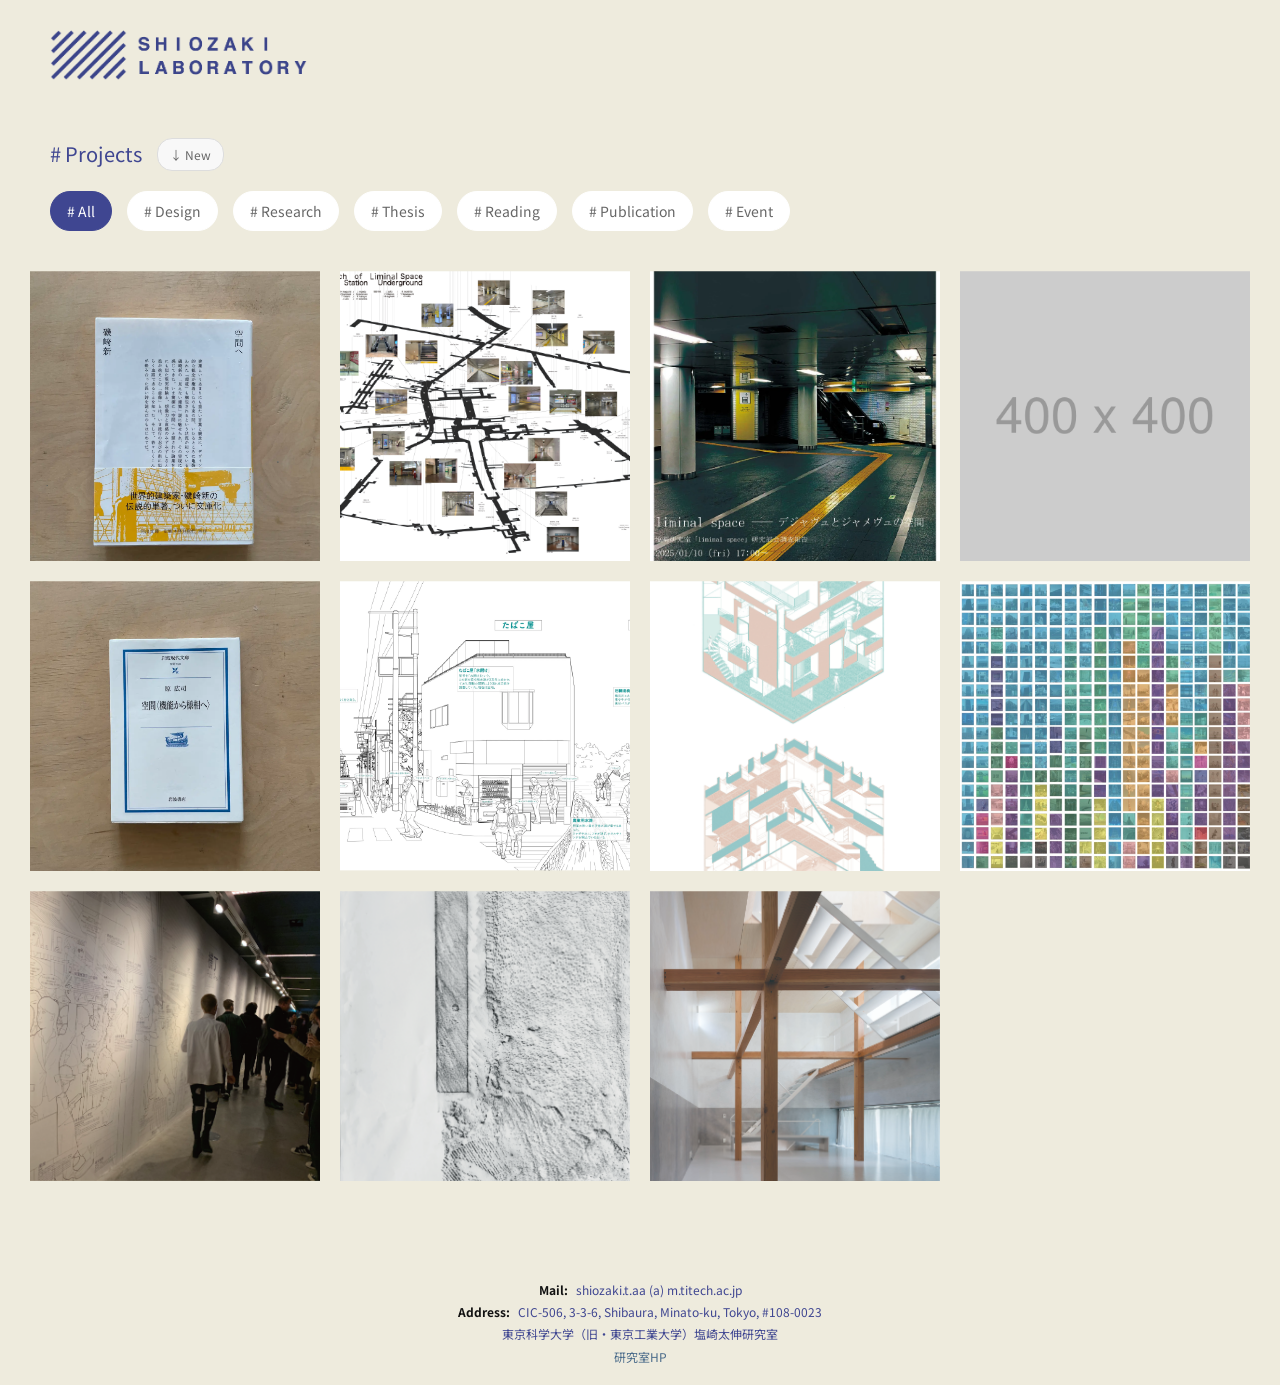
==== index.html @ 224bbe66 "現状のhpをコピー" ====
<!DOCTYPE html>
<html lang="ja">
<head>
    <meta charset="UTF-8">
    <meta name="viewport" content="width=device-width, initial-scale=1.0">
    <title>shiozaki_lab_projects</title>
    <link rel="stylesheet" href="css/style.css">
    <link rel="stylesheet" href="css/projects.css">
    <link rel="stylesheet" href="css/footer.css">
</head>
<body>
    <!-- ローディング画面（中央にサイト名を表示） -->
<div id="loading">
  <h1 class="site-name">SHIOZAKI LABORATORY</h1>
</div>
    <!-- ヘッダーをインクルード -->
    <div id="header-container"></div>
    
    <!-- ページタイトルとソートボタン -->
    <div class="page-title">
        <div class="title-container">
            <h2 class="title-text"># Projects</h2>
            <div class="sort-button" data-sort="desc">↓ New</div>
        </div>
    </div>
    
    <!-- タグフィルター部分 -->
    <div class="tag-filter-section">
        <div class="tag-filters">
            <span class="tag-filter active" data-tag="All"># All</span>
            <span class="tag-filter" data-tag="Design"># Design</span>
            <span class="tag-filter" data-tag="Research"># Research</span>
            <span class="tag-filter" data-tag="Thesis"># Thesis</span>
            <span class="tag-filter" data-tag="Reading"># Reading</span>
            <span class="tag-filter" data-tag="Publication"># Publication</span>
            <span class="tag-filter" data-tag="Event"># Event</span>
        </div>
    </div>
    
    <div class="projects-grid" id="projects-grid">
        <a href="projects/上池袋の住宅プロジェクト.html" class="project-card" data-tags="Design" data-date="202010">
            <div class="fixed-image-square">
                <div class="project-image-container">
                    <img src="img/上池袋の住宅.webp" alt="上池袋の住宅プロジェクト" class="project-image">
                </div>
            </div>
            <div class="fixed-text-square">
                <div class="project-info">
                    <span class="project-title">上家袋の住宅</span><span class="project-separator"> / </span><span class="project-date"></span>
                </div>
            </div>
            <div class="project-square"></div>
        </a>
        
        <a href="projects/大塚・三業通りの住宅プロジェクト.html" class="project-card" data-tags="Design" data-date="201703">
            <div class="fixed-image-square">
                <div class="project-image-container">
                    <img src="img/大塚・三業通りの住宅.jpg" alt="大塚・三業通りの住宅" class="project-image">
                </div>
            </div>
            <div class="fixed-text-square">
                <div class="project-info">
                    <span class="project-title">大塚・三業通りの住宅</span><span class="project-separator"> / </span><span class="project-date"></span>
                </div>
            </div>
            <div class="project-square"></div>
        </a>
        
        <a href="projects/SUPERTIGHTCITY.html" class="project-card" data-tags="Research" data-date="201907">
            <div class="fixed-image-square">
                <div class="project-image-container">
                    <img src="img/SUPERTIGHTCITY_1.png" alt="SUPERTIGHTCITY" class="project-image">
                </div>
            </div>
            <div class="fixed-text-square">
                <div class="project-info">
                    <span class="project-title">SUPERTIGHTCITY</span><span class="project-separator"> / </span><span class="project-date"></span>
                </div>
            </div>
            <div class="project-square"></div>
        </a>
        
        <a href="projects/空間へ,磯崎新.html" class="project-card" data-tags="Reading" data-date="202503">
            <div class="fixed-image-square">
                <div class="project-image-container">
                    <img src="img/2503_空間へ, 磯崎新.webp" alt="空間へ/磯崎新" class="project-image">
                </div>
            </div>
            <div class="fixed-text-square">
                <div class="project-info">
                    <span class="project-title">空間へ/磯崎新</span><span class="project-separator"> / </span><span class="project-date"></span>
                </div>
            </div>
            <div class="project-square"></div>
        </a>
        
        <a href="projects/機能から様相へ, 原広司.html" class="project-card" data-tags="Reading" data-date="202406">
            <div class="fixed-image-square">
                <div class="project-image-container">
                    <img src="img/2406_機能から様相へ, 原広司.webp" alt="空間〈機能から様相へ〉/原広司" class="project-image">
                </div>
            </div>
            <div class="fixed-text-square">
                <div class="project-info">
                    <span class="project-title">空間〈機能から様相へ〉/原広司</span><span class="project-separator"> / </span><span class="project-date"></span>
                </div>
            </div>
            <div class="project-square"></div>
        </a>
        
        <a href="projects/Liminal Space 中間報告会.html" class="project-card" data-tags="Research" data-date="20250110">
            <div class="fixed-image-square">
                <div class="project-image-container">
                    <img src="img/250110_Liminal Space 中間報告会.webp" alt="project6" class="project-image">
                </div>
            </div>
            <div class="fixed-text-square">
                <div class="project-info">
                    <span class="project-title">Liminal Space中間報告会</span><span class="project-separator"> / </span><span class="project-date"></span>
                </div>
            </div>
            <div class="project-square"></div>
        </a>
        
        <a href="projects/菊名駅前リサーチ.html" class="project-card" data-tags="Research" data-date="202207">
            <div class="fixed-image-square">
                <div class="project-image-container">
                    <img src="img/2207_菊名駅前リサーチ.webp" alt="菊名駅前リサーチ" class="project-image">
                </div>
            </div>
            <div class="fixed-text-square">
                <div class="project-info">
                    <span class="project-title">菊名駅前リサーチ</span><span class="project-separator"> / </span><span class="project-date"></span>
                </div>
            </div>
            <div class="project-square"></div>
        </a>
        
        <a href="projects/新宿駅地下リサーチ.html" class="project-card" data-tags="Research" data-date="20250115">
            <div class="fixed-image-square">
                <div class="project-image-container">
                    <img src="img/241025_新宿駅地下リサーチ.webp" alt="新宿駅地下リサーチ" class="project-image">
                </div>
            </div>
            <div class="fixed-text-square">
                <div class="project-info">
                    <span class="project-title">新宿駅地下リサーチ</span><span class="project-separator"> / </span><span class="project-date"></span>
                </div>
            </div>
            <div class="project-square"></div>
        </a>
        
        <a href="projects/アーバンフロッタージュ.html" class="project-card" data-tags="Event" data-date="201807">
            <div class="fixed-image-square">
                <div class="project-image-container">
                    <img src="img/urbanfrottage.webp" alt="アーバンフロッタージュ" class="project-image">
                </div>
            </div>
            <div class="fixed-text-square">
                <div class="project-info">
                    <span class="project-title">アーバンフロッタージュ</span><span class="project-separator"> / </span><span class="project-date"></span>
                </div>
            </div>
            <div class="project-square"></div>
        </a>
        
        <a href="projects/project10.html" class="project-card" data-tags="Research" data-date="20241212">
            <div class="fixed-image-square">
                <div class="project-image-container">
                    <img src="img/project10.jpg" alt="project10" class="project-image">
                </div>
            </div>
            <div class="fixed-text-square">
                <div class="project-info">
                    <span class="project-title">project10</span><span class="project-separator"> / </span><span class="project-date"></span>
                </div>
            </div>
            <div class="project-square"></div>
        </a>
         
        <a href="projects/都市建築の力.html" class="project-card" data-tags="Research" data-date="202002">
            <div class="fixed-image-square">
                <div class="project-image-container">
                    <img src="img/都市建築の力.jpg" alt="都市建築の力" class="project-image">
                </div>
            </div>
            <div class="fixed-text-square">
                <div class="project-info">
                    <span class="project-title">都市建築の力</span><span class="project-separator"> / </span><span class="project-date"></span>
                </div>
            </div>
            <div class="project-square"></div>
        </a>
    </div>
    </div>

    <div id="footer-container"></div>

    <script>
        // ヘッダーとフッターを読み込む
        fetch('header.html')
            .then(response => response.text())
            .then(data => {
                document.getElementById('header-container').innerHTML = data;
            });
        
        fetch('footer.html')
            .then(response => response.text())
            .then(data => {
                document.getElementById('footer-container').innerHTML = data;
            });

        // プロジェクトの日付を自動更新する関数
        function updateProjectDates() {
            const projectCards = document.querySelectorAll('.project-card');
            
            projectCards.forEach(card => {
                const dataDate = card.getAttribute('data-date');
                const projectDateElement = card.querySelector('.project-date');
                
                if (dataDate && projectDateElement) {
                    projectDateElement.textContent = dataDate;
                }
            });
        }

        // プロジェクトを日付順でソート
        function sortProjectsByDate(order = 'desc') {
            const grid = document.getElementById('projects-grid');
            const cards = Array.from(grid.querySelectorAll('.project-card'));
            
            cards.sort((a, b) => {
                const dateA = a.getAttribute('data-date');
                const dateB = b.getAttribute('data-date');
                
                if (order === 'desc') {
                    return dateB.localeCompare(dateA); // 降順（新しい順）
                } else {
                    return dateA.localeCompare(dateB); // 昇順（古い順）
                }
            });
            
            // 並び替えたカードを再配置
            cards.forEach(card => grid.appendChild(card));
        }

        // タグフィルター機能
        function filterProjects(selectedTag) {
            const cards = document.querySelectorAll('.project-card');
            
            cards.forEach(card => {
                const tags = card.getAttribute('data-tags');
                
                if (selectedTag === 'All' || tags.includes(selectedTag)) {
                    card.classList.remove('hidden');
                } else {
                    card.classList.add('hidden');
                }
            });
        }

        // イベントリスナーの設定
        document.addEventListener('DOMContentLoaded', function() {
            // ローディング画面を2秒後にフェードアウト
const loadingScreen = document.getElementById('loading');
setTimeout(() => {
    loadingScreen.classList.add('hidden');
}, 2000);

            // 初期設定
            updateProjectDates();
            sortProjectsByDate('desc'); // デフォルトは新しい順
            
            // タグフィルターのイベント
            const tagFilters = document.querySelectorAll('.tag-filter');
            tagFilters.forEach(filter => {
                filter.addEventListener('click', function() {
                    // アクティブクラスの切り替え
                    tagFilters.forEach(f => f.classList.remove('active'));
                    this.classList.add('active');
                    
                    // フィルタリング実行
                    const selectedTag = this.getAttribute('data-tag');
                    filterProjects(selectedTag);
                });
            });
            
            // ソートボタンのイベント
            const sortButton = document.querySelector('.sort-button');
            sortButton.addEventListener('click', function() {
                const currentSort = this.getAttribute('data-sort');
                
                if (currentSort === 'desc') {
                    // 降順→昇順に変更
                    this.setAttribute('data-sort', 'asc');
                    this.innerHTML = '↑ Old';
                    sortProjectsByDate('asc');
                } else {
                    // 昇順→降順に変更
                    this.setAttribute('data-sort', 'desc');
                    this.innerHTML = '↓ New';
                    sortProjectsByDate('desc');
                }
            });
        });
    </script>
</body>
</html>
---- css/style.css ----
/* Import Noto Sans Japanese from Google Fonts */
@import url('https://fonts.googleapis.com/css2?family=Noto+Sans+JP:wght@300;400;500;700&display=swap');

* {
    margin: 0;
    padding: 0;
    box-sizing: border-box;
    font-family: 'Noto Sans JP', -apple-system, BlinkMacSystemFont, "Segoe UI", Roboto, Helvetica, Arial, sans-serif;
}

body {
    background-color: #eeebdd;
    color: #3f4691;
    line-height: 1.6;
}

header {
    padding: 30px 50px 20px 50px;
    display: flex;
    justify-content: space-between;
    align-items: center;
    border-bottom: 1px solid #eeebdd;
    background-color: #eeebdd;
    width: 100%;
    position: relative;
}

.logo {
    display: flex;
    align-items: center;
}

.logo-image {
    height: 50px;
    width: auto;
    transition: opacity 0.3s;
}

.logo-image:hover {
    opacity: 0.8;
}

nav {
    padding: 20px 50px;
    border-bottom: 1px solid #eeebdd;
}

nav ul {
    display: flex;
    list-style: none;
}

nav ul li {
    margin-right: 30px;
}

nav ul li a {
    text-decoration: none;
    color: #3f4691;
    font-size: 16px;
    transition: color 0.3s;
}

nav ul li a:hover {
    color: #3f4691;
}

.page-title {
    padding: 30px 0px 20px 50px;
    display: flex;
    align-items: center;
}

.back-arrow {
    margin-right: 20px;
    color: #3f4691;
    font-size: 24px;
    text-decoration: none;
}

.title-text {
    font-size: 20px;
    font-weight: bold;
}

/* メディアクエリの改善 */
@media (max-width: 768px) {
    header {
        padding: 15px 30px;
    }
    
    .logo-image {
        height: 35px;
    }
    
    nav, .page-title {
        padding: 15px 30px;
    }
    
    .title-text {
        font-size: 18px;
    }
}

@media (max-width: 600px) {
    header, nav, .page-title {
        padding: 12px 20px;
    }
    
    .logo-image {
        height: 30px;
    }
    
    nav ul {
        flex-wrap: wrap;
    }
    
    nav ul li {
        margin-right: 15px;
        margin-bottom: 5px;
    }
    
    .title-text {
        font-size: 16px;
    }
}

/* スマートフォン向けの調整 */
@media (max-width: 480px) {
    header {
        padding: 10px 15px;
    }
    
    .logo-image {
        height: 25px;
    }
    
    .page-title {
        padding: 10px 15px;
    }
    
    .title-text {
        font-size: 15px;
    }
}
/* ローディング全体 */
#loading {
  position: fixed;
  top: 0;
  left: 0;
  width: 100vw;
  height: 100vh;
  background: #eeebdd;
  display: flex;
  justify-content: center;
  align-items: center;
  z-index: 9999;
  transition: opacity 1s ease;
}

/* サイト名テキスト */
.site-name {
  font-size: 2.5rem;
  font-weight: bold;
  opacity: 0;
  animation: fadeIn 1.5s ease forwards;
}

/* フェードインアニメーション */
@keyframes fadeIn {
  to {
    opacity: 1;
  }
}

/* ローディング完了時の非表示 */
#loading.hidden {
  opacity: 0;
  pointer-events: none;
}
---- css/projects.css ----
/* Import Noto Sans Japanese from Google Fonts */
@import url('https://fonts.googleapis.com/css2?family=Noto+Sans+JP:wght@300;400;500;700&display=swap');

* {
    margin: 0;
    padding: 0;
    box-sizing: border-box;
    font-family: 'Noto Sans JP', -apple-system, BlinkMacSystemFont, "Segoe UI", Roboto, Helvetica, Arial, sans-serif;
}

body {
    background-color: #eeebdd;
    color: #3f4691;
    line-height: 1.6;
}

header {
    padding: 30px 50px 20px 50px;
    display: flex;
    justify-content: space-between;
    align-items: center;
    border-bottom: 1px solid #eeebdd;
    background-color: #eeebdd;
    width: 100%;
    position: relative;
}

.logo {
    display: flex;
    align-items: center;
}

.logo-image {
    height: 50px;
    width: auto;
    transition: opacity 0.3s;
}

.logo-image:hover {
    opacity: 0.8;
}

nav {
    padding: 20px 50px;
    border-bottom: 1px solid #eeebdd;
}

nav ul {
    display: flex;
    list-style: none;
}

nav ul li {
    margin-right: 30px;
}

nav ul li a {
    text-decoration: none;
    color: #888;
    font-size: 16px;
    transition: color 0.3s;
}

nav ul li a:hover {
    color: #3f4691;
}

/* ページタイトル部分のスタイル */
.page-title {
    padding: 30px 0px 10px 50px;
}

.title-container {
    display: flex;
    align-items: center;
    justify-content: space-between;
    gap: 15px;
}

.title-text {
    font-size: 20px;
    font-weight: normal;
    margin: 0;
}

/* タグフィルター部分のスタイル */
.tag-filter-section {
    padding: 10px 0px 20px 50px;
}

.controls-container {
    display: flex;
    align-items: center;
    justify-content: space-between;
    width: 100%;
    max-width: 1400px;
    gap: 20px;
}

.back-arrow {
    margin-right: 20px;
    color: #ffffff;
    font-size: 24px;
    text-decoration: none;
}

.tag-filters {
    display: flex;
    gap: 15px;
    flex-wrap: wrap;
    flex: 1;
}

.tag-filter {
    padding: 8px 16px;
    background-color: #ffffff;
    border: 1px solid #ffffff;
    border-radius: 20px;
    font-size: 14px;
    cursor: pointer;
    transition: all 0.3s ease;
    text-decoration: none;
    color: #666;
}

.tag-filter:hover {
    background-color: #ffffff;
    color: #333;
}

.tag-filter.active {
    background-color: #3f4691;
    color: white;
    border-color: #3f4691;
}

/* ソートボタンのスタイル */
.sort-button {
    padding: 6px 12px;
    background-color: #f8f8f8;
    border: 1px solid #ddd;
    border-radius: 15px;
    font-size: 12px;
    cursor: pointer;
    transition: all 0.3s ease;
    color: #666;
    white-space: nowrap;
}

.sort-button:hover {
    background-color: #e8e8e8;
    color: #333;
}

.projects-grid {
    display: grid;
    grid-template-columns: repeat(4, 1fr); /* 最大4列に固定 */
    gap: 20px; /* 余白を調整 */
    padding: 20px 30px 30px; /* パディングも調整 */
    max-width: 1400px; /* 最大幅を調整して4列に制限 */
    margin: 0 auto;
    background-color: #eeebdd;
}

.project-card {
    text-decoration: none;
    color: inherit;
    display: block;
    position: relative; /* 子要素の絶対位置指定の基準点 */
    transition: opacity 0.3s ease;
}

.project-card.hidden {
    display: none;
}

.fixed-image-square {
    width: 100%;
    height: 0;
    padding-bottom: 100%; /* 正方形を維持 */
    position: absolute;
    top: 0;
    left: 0;
    overflow: hidden;
    z-index: 3;
}

.fixed-image-square  {
    width: 100%;
    height: 100%;
    object-fit: cover;
    position: absolute;
    top: 0;
    left: 0;
    transition: clip-path 0.3s ease;
    clip-path: inset(0% 0% 0% 0%);
}

.fixed-image-square:hover  {
    clip-path: inset(10% 10% 10% 10%);
}

    
/* タイトル用の透明正方形 */
.fixed-text-square {
    width: 100%;
    height: 0;
    padding-bottom: 100%; /* 正方形を維持 */
    position: absolute;
    top: 0;
    left: 0;
    z-index: 2; /* 色付き正方形より下に配置 */
}

/* 色付き正方形 - ホバー時に縮小するのみ */
.project-square {
    width: 100%;
    height: 0;
    padding-bottom: 100%; /* 正方形を維持 */
    position: relative;
    background-color: #80a0c0; /* デフォルトの背景色 - 落ち着いた青 */ 
    z-index: 1; /* 固定テキスト正方形の上、固定画像正方形の下に表示 */
    transform-origin: center; /* 縮小の中心点を明示的に設定 */
}

/* タグ別カラー設定 */
.project-card[data-tags*="Design"] .project-square {
    background-color: #eeebdd; /* 赤系 */
}

.project-card[data-tags*="Research"] .project-square {
    background-color: #eeebdd; /* 青系 */
}

.project-card[data-tags*="Thesis"] .project-square {
    background-color: #eeebdd; /* 緑系 */
}

.project-card[data-tags*="Reading"] .project-square {
    background-color: #eeebdd; /* オレンジ系 */
}

.project-card[data-tags*="Publication"] .project-square {
    background-color: #eeebdd; /* 紫系 */
}

.project-card[data-tags*="Event"] .project-square {
    background-color: #eeebdd; /* 黄系 */
}


/* 画像コンテナを固定画像正方形内に配置 */
.project-image-container {
    position: absolute;
    top: 0%;
    left: 0%;
    width: 100%;
    height: 100%;
    overflow: hidden;
}

/* 画像自体のスタイル */
.project-image {
    width: 100%;
    height: 100%;
    object-fit: cover;
}

/* プロジェクト情報テキスト - 画像と同じ左端位置に配置 */
.project-info {
    font-size: 15px;
    position: absolute;
    bottom: 5px;
    left: 10%; /* 画像コンテナと同じ左オフセット */
    color: #3f4691; /* 文字色を白に */
}

/* プロジェクトタイトル - 太字 */
.project-title {
    font-weight: bold;
}

/* 区切り文字 - 細字 */
.project-separator {
    font-weight: normal;
}

/* 日付 - 細字 */
.project-date {
    font-weight: normal;
}

/* メディアクエリの改善 */
@media (max-width: 768px) {
    header {
        padding: 15px 30px;
    }
    
    .logo-image {
        height: 35px;
    }
    
    nav, .page-title, .tag-filter-section {
        padding-left: 30px;
        padding-right: 30px;
    }
    
    .title-text {
        font-size: 18px;
    }
    
    .title-container {
        justify-content: space-between;
        align-items: center;
        gap: 10px;
    }
    
    .tag-filters {
        gap: 10px;
    }
    
    .tag-filter {
        font-size: 12px;
        padding: 6px 12px;
    }
    
    .sort-button {
        font-size: 11px;
        padding: 5px 10px;
    }
}

@media (max-width: 600px) {
    header, nav, .page-title {
        padding: 12px 20px;
    }
    
    .logo-image {
        height: 30px;
    }
    
    nav ul {
        flex-wrap: wrap;
    }
    
    nav ul li {
        margin-right: 15px;
        margin-bottom: 5px;
    }
    
    .title-text {
        font-size: 16px;
    }
}

/* スマートフォン向けの調整 */
@media (max-width: 480px) {
    header {
        padding: 10px 15px;
    }
    
    .logo-image {
        height: 25px;
    }
    
    .page-title {
        padding: 10px 15px;
    }
    
    .title-text {
        font-size: 15px;
    }
}

/* レスポンシブなメディアクエリを調整 - 最大4列に制限 */
@media (min-width: 1101px) {
    .projects-grid {
        grid-template-columns: repeat(4, 1fr); /* 大きな画面でも最大4列 */
    }
}

@media (min-width: 851px) and (max-width: 1100px) {
    .projects-grid {
        grid-template-columns: repeat(3, 1fr);
        gap: 15px; /* さらに余白を減らす */
    }
}

@media (min-width: 551px) and (max-width: 850px) {
    .projects-grid {
        grid-template-columns: repeat(2, 1fr);
        gap: 10px; /* さらに余白を減らす */
        padding: 15px 20px 20px;
    }
}

@media (max-width: 550px) {
    .projects-grid {
        grid-template-columns: repeat(1, 1fr);
        gap: 15px; /* 縦方向の余白も調整 */
        padding: 10px 15px 20px;
    }
}
---- css/footer.css ----
/* フッターのスタイル - 白背景に黒文字、小さいフォント */
.site-footer {
    padding: 15px 0;
    margin-top: 50px;
    background-color: #eeebdd; /* 黄色背景 */
    color: #3f4691; /* 黒文字 */
    font-size: 12px; /* 小さいフォント */
    border-top: 1px solid #eeebdd; /* 上部に細い境界線 */
}

.footer-container {
    max-width: 1400px;
    margin: 0 auto;
    padding: 0 30px;
}

.footer-info {
    text-align: center;
}

.footer-contact, .footer-address, .footer-lab, .footer-links {
    margin: 4px 0;
    line-height: 1.5;
}

.footer-contact p, .footer-address p, .footer-lab p, .footer-links a {
    font-size: 12px; /* フォントサイズ */
}

.footer-label {
    font-weight: bold;
    margin-right: 5px;
    color: #111; /* ラベルは少し濃い目の黒に */
}

.footer-links {
    margin-top: 5px;
}

.footer-links a {
    color: #4a6b8a; /* 寒色系のリンク色 */
    text-decoration: none;
    transition: color 0.2s ease;
}

.footer-links a:hover {
    color: #607d9c; /* ホバー時に少し濃い色に */
    text-decoration: underline;
}

/* レスポンシブ対応 */
@media (max-width: 768px) {
    .site-footer {
        padding: 20px 0;
        margin-top: 30px;
        font-size: 11px; /* モバイルではさらに小さく */
    }

    .footer-contact p, .footer-address p, .footer-lab p, .footer-links a {
        font-size: 11px; /* フォントサイズ */
    }
    
    .footer-container {
        padding: 0 15px;
    }
    
    .footer-links {
        display: flex;
        flex-direction: column;
        align-items: center;
        gap: 4px;
    }
    
    .footer-links a {
        margin: 2px 0;
    }
}

/* スマートフォン向けの調整 */
@media (max-width: 480px) {
    .site-footer {
        padding: 20px 0;
        margin-top: 30px;
        font-size: 8px; /* モバイルではさらに小さく */
    }

    .footer-contact p, .footer-address p, .footer-lab p, .footer-links a {
        font-size: 8px; /* フォントサイズ */
    }
    
    .footer-container {
        padding: 0 15px;
    }
    
    .footer-links {
        display: flex;
        flex-direction: column;
        align-items: center;
        gap: 4px;
    }
    
    .footer-links a {
        margin: 2px 0;
    }
}
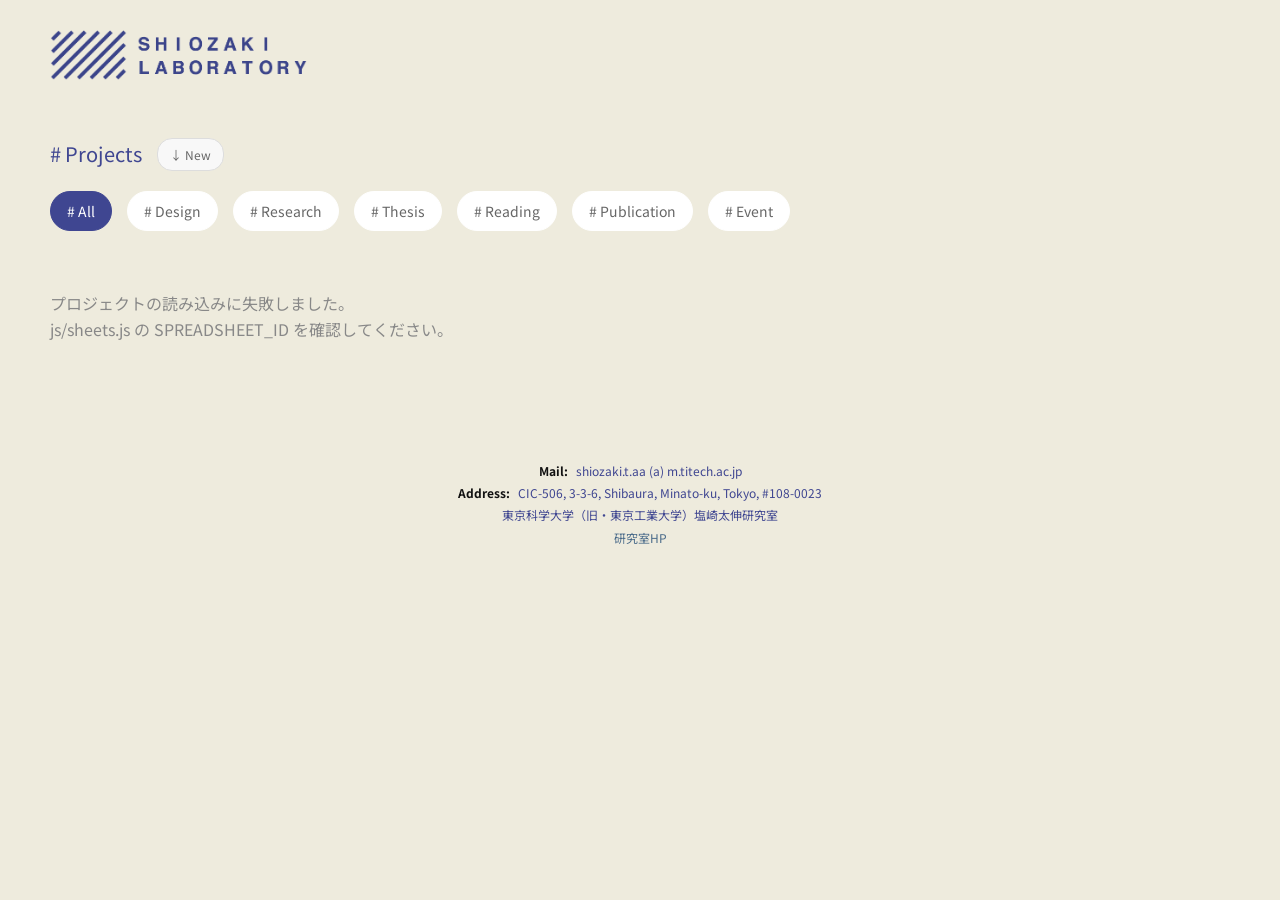
==== commit 02346c4e: "feat: Google Sheets連携によるプロジェクト動的生成 スプレッドシートにデータを書き込むだけで新しいプロジェクトカードが 自動生成される仕組みを実装。HTMLの直接編集が不要になる。 " ====
--- a/index.html
+++ b/index.html
@@ -10,12 +10,13 @@
 </head>
 <body>
     <!-- ローディング画面（中央にサイト名を表示） -->
-<div id="loading">
-  <h1 class="site-name">SHIOZAKI LABORATORY</h1>
-</div>
+    <div id="loading">
+        <h1 class="site-name">SHIOZAKI LABORATORY</h1>
+    </div>
+
     <!-- ヘッダーをインクルード -->
     <div id="header-container"></div>
-    
+
     <!-- ページタイトルとソートボタン -->
     <div class="page-title">
         <div class="title-container">
@@ -23,7 +24,7 @@
             <div class="sort-button" data-sort="desc">↓ New</div>
         </div>
     </div>
-    
+
     <!-- タグフィルター部分 -->
     <div class="tag-filter-section">
         <div class="tag-filters">
@@ -36,165 +37,18 @@
             <span class="tag-filter" data-tag="Event"># Event</span>
         </div>
     </div>
-    
+
+    <!-- プロジェクトグリッド（スプレッドシートから動的生成） -->
     <div class="projects-grid" id="projects-grid">
-        <a href="projects/上池袋の住宅プロジェクト.html" class="project-card" data-tags="Design" data-date="202010">
-            <div class="fixed-image-square">
-                <div class="project-image-container">
-                    <img src="img/上池袋の住宅.webp" alt="上池袋の住宅プロジェクト" class="project-image">
-                </div>
-            </div>
-            <div class="fixed-text-square">
-                <div class="project-info">
-                    <span class="project-title">上家袋の住宅</span><span class="project-separator"> / </span><span class="project-date"></span>
-                </div>
-            </div>
-            <div class="project-square"></div>
-        </a>
-        
-        <a href="projects/大塚・三業通りの住宅プロジェクト.html" class="project-card" data-tags="Design" data-date="201703">
-            <div class="fixed-image-square">
-                <div class="project-image-container">
-                    <img src="img/大塚・三業通りの住宅.jpg" alt="大塚・三業通りの住宅" class="project-image">
-                </div>
-            </div>
-            <div class="fixed-text-square">
-                <div class="project-info">
-                    <span class="project-title">大塚・三業通りの住宅</span><span class="project-separator"> / </span><span class="project-date"></span>
-                </div>
-            </div>
-            <div class="project-square"></div>
-        </a>
-        
-        <a href="projects/SUPERTIGHTCITY.html" class="project-card" data-tags="Research" data-date="201907">
-            <div class="fixed-image-square">
-                <div class="project-image-container">
-                    <img src="img/SUPERTIGHTCITY_1.png" alt="SUPERTIGHTCITY" class="project-image">
-                </div>
-            </div>
-            <div class="fixed-text-square">
-                <div class="project-info">
-                    <span class="project-title">SUPERTIGHTCITY</span><span class="project-separator"> / </span><span class="project-date"></span>
-                </div>
-            </div>
-            <div class="project-square"></div>
-        </a>
-        
-        <a href="projects/空間へ,磯崎新.html" class="project-card" data-tags="Reading" data-date="202503">
-            <div class="fixed-image-square">
-                <div class="project-image-container">
-                    <img src="img/2503_空間へ, 磯崎新.webp" alt="空間へ/磯崎新" class="project-image">
-                </div>
-            </div>
-            <div class="fixed-text-square">
-                <div class="project-info">
-                    <span class="project-title">空間へ/磯崎新</span><span class="project-separator"> / </span><span class="project-date"></span>
-                </div>
-            </div>
-            <div class="project-square"></div>
-        </a>
-        
-        <a href="projects/機能から様相へ, 原広司.html" class="project-card" data-tags="Reading" data-date="202406">
-            <div class="fixed-image-square">
-                <div class="project-image-container">
-                    <img src="img/2406_機能から様相へ, 原広司.webp" alt="空間〈機能から様相へ〉/原広司" class="project-image">
-                </div>
-            </div>
-            <div class="fixed-text-square">
-                <div class="project-info">
-                    <span class="project-title">空間〈機能から様相へ〉/原広司</span><span class="project-separator"> / </span><span class="project-date"></span>
-                </div>
-            </div>
-            <div class="project-square"></div>
-        </a>
-        
-        <a href="projects/Liminal Space 中間報告会.html" class="project-card" data-tags="Research" data-date="20250110">
-            <div class="fixed-image-square">
-                <div class="project-image-container">
-                    <img src="img/250110_Liminal Space 中間報告会.webp" alt="project6" class="project-image">
-                </div>
-            </div>
-            <div class="fixed-text-square">
-                <div class="project-info">
-                    <span class="project-title">Liminal Space中間報告会</span><span class="project-separator"> / </span><span class="project-date"></span>
-                </div>
-            </div>
-            <div class="project-square"></div>
-        </a>
-        
-        <a href="projects/菊名駅前リサーチ.html" class="project-card" data-tags="Research" data-date="202207">
-            <div class="fixed-image-square">
-                <div class="project-image-container">
-                    <img src="img/2207_菊名駅前リサーチ.webp" alt="菊名駅前リサーチ" class="project-image">
-                </div>
-            </div>
-            <div class="fixed-text-square">
-                <div class="project-info">
-                    <span class="project-title">菊名駅前リサーチ</span><span class="project-separator"> / </span><span class="project-date"></span>
-                </div>
-            </div>
-            <div class="project-square"></div>
-        </a>
-        
-        <a href="projects/新宿駅地下リサーチ.html" class="project-card" data-tags="Research" data-date="20250115">
-            <div class="fixed-image-square">
-                <div class="project-image-container">
-                    <img src="img/241025_新宿駅地下リサーチ.webp" alt="新宿駅地下リサーチ" class="project-image">
-                </div>
-            </div>
-            <div class="fixed-text-square">
-                <div class="project-info">
-                    <span class="project-title">新宿駅地下リサーチ</span><span class="project-separator"> / </span><span class="project-date"></span>
-                </div>
-            </div>
-            <div class="project-square"></div>
-        </a>
-        
-        <a href="projects/アーバンフロッタージュ.html" class="project-card" data-tags="Event" data-date="201807">
-            <div class="fixed-image-square">
-                <div class="project-image-container">
-                    <img src="img/urbanfrottage.webp" alt="アーバンフロッタージュ" class="project-image">
-                </div>
-            </div>
-            <div class="fixed-text-square">
-                <div class="project-info">
-                    <span class="project-title">アーバンフロッタージュ</span><span class="project-separator"> / </span><span class="project-date"></span>
-                </div>
-            </div>
-            <div class="project-square"></div>
-        </a>
-        
-        <a href="projects/project10.html" class="project-card" data-tags="Research" data-date="20241212">
-            <div class="fixed-image-square">
-                <div class="project-image-container">
-                    <img src="img/project10.jpg" alt="project10" class="project-image">
-                </div>
-            </div>
-            <div class="fixed-text-square">
-                <div class="project-info">
-                    <span class="project-title">project10</span><span class="project-separator"> / </span><span class="project-date"></span>
-                </div>
-            </div>
-            <div class="project-square"></div>
-        </a>
-         
-        <a href="projects/都市建築の力.html" class="project-card" data-tags="Research" data-date="202002">
-            <div class="fixed-image-square">
-                <div class="project-image-container">
-                    <img src="img/都市建築の力.jpg" alt="都市建築の力" class="project-image">
-                </div>
-            </div>
-            <div class="fixed-text-square">
-                <div class="project-info">
-                    <span class="project-title">都市建築の力</span><span class="project-separator"> / </span><span class="project-date"></span>
-                </div>
-            </div>
-            <div class="project-square"></div>
-        </a>
-    </div>
+        <p id="grid-loading" style="grid-column: 1 / -1; padding: 20px; color: #888;">
+            読み込み中...
+        </p>
     </div>
 
     <div id="footer-container"></div>
+
+    <!-- Google Sheets 連携モジュール -->
+    <script src="js/sheets.js"></script>
 
     <script>
         // ヘッダーとフッターを読み込む
@@ -203,54 +57,97 @@
             .then(data => {
                 document.getElementById('header-container').innerHTML = data;
             });
-        
+
         fetch('footer.html')
             .then(response => response.text())
             .then(data => {
                 document.getElementById('footer-container').innerHTML = data;
             });
 
-        // プロジェクトの日付を自動更新する関数
-        function updateProjectDates() {
-            const projectCards = document.querySelectorAll('.project-card');
-            
-            projectCards.forEach(card => {
-                const dataDate = card.getAttribute('data-date');
-                const projectDateElement = card.querySelector('.project-date');
-                
-                if (dataDate && projectDateElement) {
-                    projectDateElement.textContent = dataDate;
-                }
-            });
+        // ------------------------------------------------
+        // スプレッドシートからプロジェクトカードを生成する
+        // ------------------------------------------------
+        function createProjectCard(project) {
+            const card = document.createElement('a');
+            card.href = `project.html?id=${encodeURIComponent(project.id)}`;
+            card.className = 'project-card';
+            card.setAttribute('data-tags', project.tags);
+            card.setAttribute('data-date', project.date);
+
+            // 画像エリア
+            const imageSquare = document.createElement('div');
+            imageSquare.className = 'fixed-image-square';
+
+            const imageContainer = document.createElement('div');
+            imageContainer.className = 'project-image-container';
+
+            const img = document.createElement('img');
+            img.src = project.image_url;
+            img.alt = project.title;
+            img.className = 'project-image';
+
+            imageContainer.appendChild(img);
+            imageSquare.appendChild(imageContainer);
+
+            // テキストエリア
+            const textSquare = document.createElement('div');
+            textSquare.className = 'fixed-text-square';
+
+            const projectInfo = document.createElement('div');
+            projectInfo.className = 'project-info';
+
+            const titleSpan = document.createElement('span');
+            titleSpan.className = 'project-title';
+            titleSpan.textContent = project.title;
+
+            const sepSpan = document.createElement('span');
+            sepSpan.className = 'project-separator';
+            sepSpan.textContent = ' / ';
+
+            const dateSpan = document.createElement('span');
+            dateSpan.className = 'project-date';
+            dateSpan.textContent = project.date;
+
+            projectInfo.appendChild(titleSpan);
+            projectInfo.appendChild(sepSpan);
+            projectInfo.appendChild(dateSpan);
+            textSquare.appendChild(projectInfo);
+
+            // カラースクエア（タグ別CSSで色が決まる）
+            const colorSquare = document.createElement('div');
+            colorSquare.className = 'project-square';
+
+            card.appendChild(imageSquare);
+            card.appendChild(textSquare);
+            card.appendChild(colorSquare);
+
+            return card;
         }
 
-        // プロジェクトを日付順でソート
+        // ------------------------------------------------
+        // 日付ソート
+        // ------------------------------------------------
         function sortProjectsByDate(order = 'desc') {
             const grid = document.getElementById('projects-grid');
             const cards = Array.from(grid.querySelectorAll('.project-card'));
-            
+
             cards.sort((a, b) => {
                 const dateA = a.getAttribute('data-date');
                 const dateB = b.getAttribute('data-date');
-                
-                if (order === 'desc') {
-                    return dateB.localeCompare(dateA); // 降順（新しい順）
-                } else {
-                    return dateA.localeCompare(dateB); // 昇順（古い順）
-                }
-            });
-            
-            // 並び替えたカードを再配置
+                return order === 'desc'
+                    ? dateB.localeCompare(dateA)
+                    : dateA.localeCompare(dateB);
+            });
+
             cards.forEach(card => grid.appendChild(card));
         }
 
-        // タグフィルター機能
+        // ------------------------------------------------
+        // タグフィルター
+        // ------------------------------------------------
         function filterProjects(selectedTag) {
-            const cards = document.querySelectorAll('.project-card');
-            
-            cards.forEach(card => {
+            document.querySelectorAll('.project-card').forEach(card => {
                 const tags = card.getAttribute('data-tags');
-                
                 if (selectedTag === 'All' || tags.includes(selectedTag)) {
                     card.classList.remove('hidden');
                 } else {
@@ -259,44 +156,55 @@
             });
         }
 
-        // イベントリスナーの設定
-        document.addEventListener('DOMContentLoaded', function() {
+        // ------------------------------------------------
+        // 初期化
+        // ------------------------------------------------
+        document.addEventListener('DOMContentLoaded', function () {
             // ローディング画面を2秒後にフェードアウト
-const loadingScreen = document.getElementById('loading');
-setTimeout(() => {
-    loadingScreen.classList.add('hidden');
-}, 2000);
-
-            // 初期設定
-            updateProjectDates();
-            sortProjectsByDate('desc'); // デフォルトは新しい順
-            
+            const loadingScreen = document.getElementById('loading');
+            setTimeout(() => {
+                loadingScreen.classList.add('hidden');
+            }, 2000);
+
+            const grid = document.getElementById('projects-grid');
+
+            // スプレッドシートからデータを取得してカードを生成
+            fetchProjects()
+                .then(projects => {
+                    grid.innerHTML = ''; // 「読み込み中...」を消去
+                    projects.forEach(project => {
+                        grid.appendChild(createProjectCard(project));
+                    });
+                    sortProjectsByDate('desc'); // 初期表示は新しい順
+                })
+                .catch(err => {
+                    grid.innerHTML =
+                        '<p style="grid-column: 1 / -1; padding: 20px; color: #888;">' +
+                        'プロジェクトの読み込みに失敗しました。<br>' +
+                        'js/sheets.js の SPREADSHEET_ID を確認してください。' +
+                        '</p>';
+                    console.error('スプレッドシート読み込みエラー:', err);
+                });
+
             // タグフィルターのイベント
             const tagFilters = document.querySelectorAll('.tag-filter');
             tagFilters.forEach(filter => {
-                filter.addEventListener('click', function() {
-                    // アクティブクラスの切り替え
+                filter.addEventListener('click', function () {
                     tagFilters.forEach(f => f.classList.remove('active'));
                     this.classList.add('active');
-                    
-                    // フィルタリング実行
-                    const selectedTag = this.getAttribute('data-tag');
-                    filterProjects(selectedTag);
+                    filterProjects(this.getAttribute('data-tag'));
                 });
             });
-            
+
             // ソートボタンのイベント
             const sortButton = document.querySelector('.sort-button');
-            sortButton.addEventListener('click', function() {
+            sortButton.addEventListener('click', function () {
                 const currentSort = this.getAttribute('data-sort');
-                
                 if (currentSort === 'desc') {
-                    // 降順→昇順に変更
                     this.setAttribute('data-sort', 'asc');
                     this.innerHTML = '↑ Old';
                     sortProjectsByDate('asc');
                 } else {
-                    // 昇順→降順に変更
                     this.setAttribute('data-sort', 'desc');
                     this.innerHTML = '↓ New';
                     sortProjectsByDate('desc');
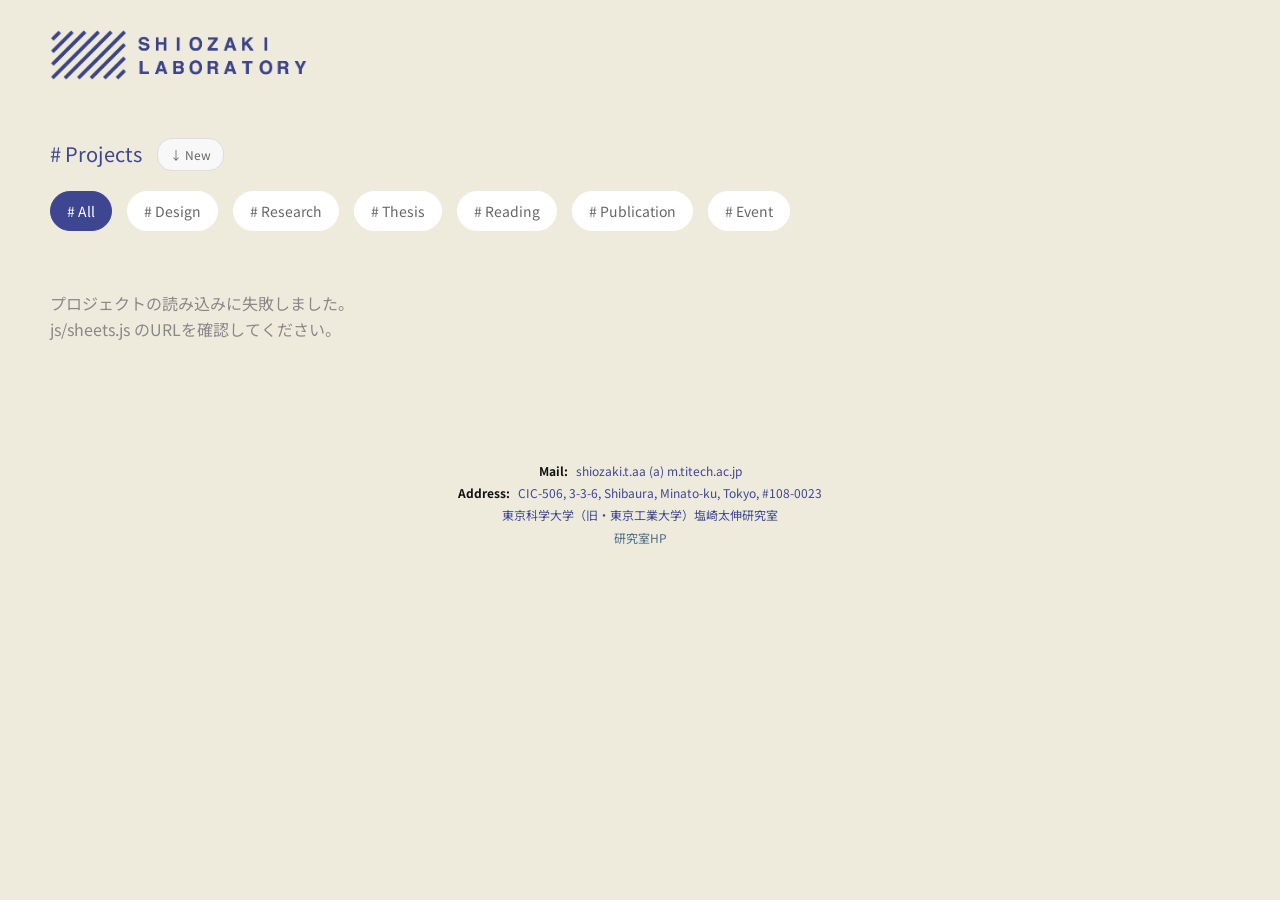
==== commit f18e1bcf: "ローディング画面をコンテンツ読み込み完了に連動させる" ====
--- a/index.html
+++ b/index.html
@@ -160,31 +160,47 @@
         // 初期化
         // ------------------------------------------------
         document.addEventListener('DOMContentLoaded', function () {
-            // ローディング画面を2秒後にフェードアウト
             const loadingScreen = document.getElementById('loading');
-            setTimeout(() => {
-                loadingScreen.classList.add('hidden');
-            }, 2000);
-
             const grid = document.getElementById('projects-grid');
 
-            // スプレッドシートからデータを取得してカードを生成
-            fetchProjects()
+            // サイト名アニメーション（1.5s）が完了するまでの最低表示時間
+            const minDisplay = new Promise(resolve => setTimeout(resolve, 1500));
+
+            // スプレッドシート取得 → カード生成 → 全画像の読み込み完了を待つ
+            const contentReady = fetchProjects()
                 .then(projects => {
                     grid.innerHTML = ''; // 「読み込み中...」を消去
                     projects.forEach(project => {
                         grid.appendChild(createProjectCard(project));
                     });
                     sortProjectsByDate('desc'); // 初期表示は新しい順
+
+                    // グリッド内の全画像が load または error になるまで待つ
+                    const images = Array.from(grid.querySelectorAll('img'));
+                    return Promise.all(
+                        images.map(img => new Promise(resolve => {
+                            if (img.complete) {
+                                resolve();
+                            } else {
+                                img.addEventListener('load', resolve);
+                                img.addEventListener('error', resolve); // 画像エラーでも続行
+                            }
+                        }))
+                    );
                 })
                 .catch(err => {
                     grid.innerHTML =
                         '<p style="grid-column: 1 / -1; padding: 20px; color: #888;">' +
                         'プロジェクトの読み込みに失敗しました。<br>' +
-                        'js/sheets.js の SPREADSHEET_ID を確認してください。' +
+                        'js/sheets.js のURLを確認してください。' +
                         '</p>';
                     console.error('スプレッドシート読み込みエラー:', err);
                 });
+
+            // 最低表示時間 AND コンテンツ読み込み完了、両方を満たしたらフェードアウト
+            Promise.all([minDisplay, contentReady]).then(() => {
+                loadingScreen.classList.add('hidden');
+            });
 
             // タグフィルターのイベント
             const tagFilters = document.querySelectorAll('.tag-filter');
